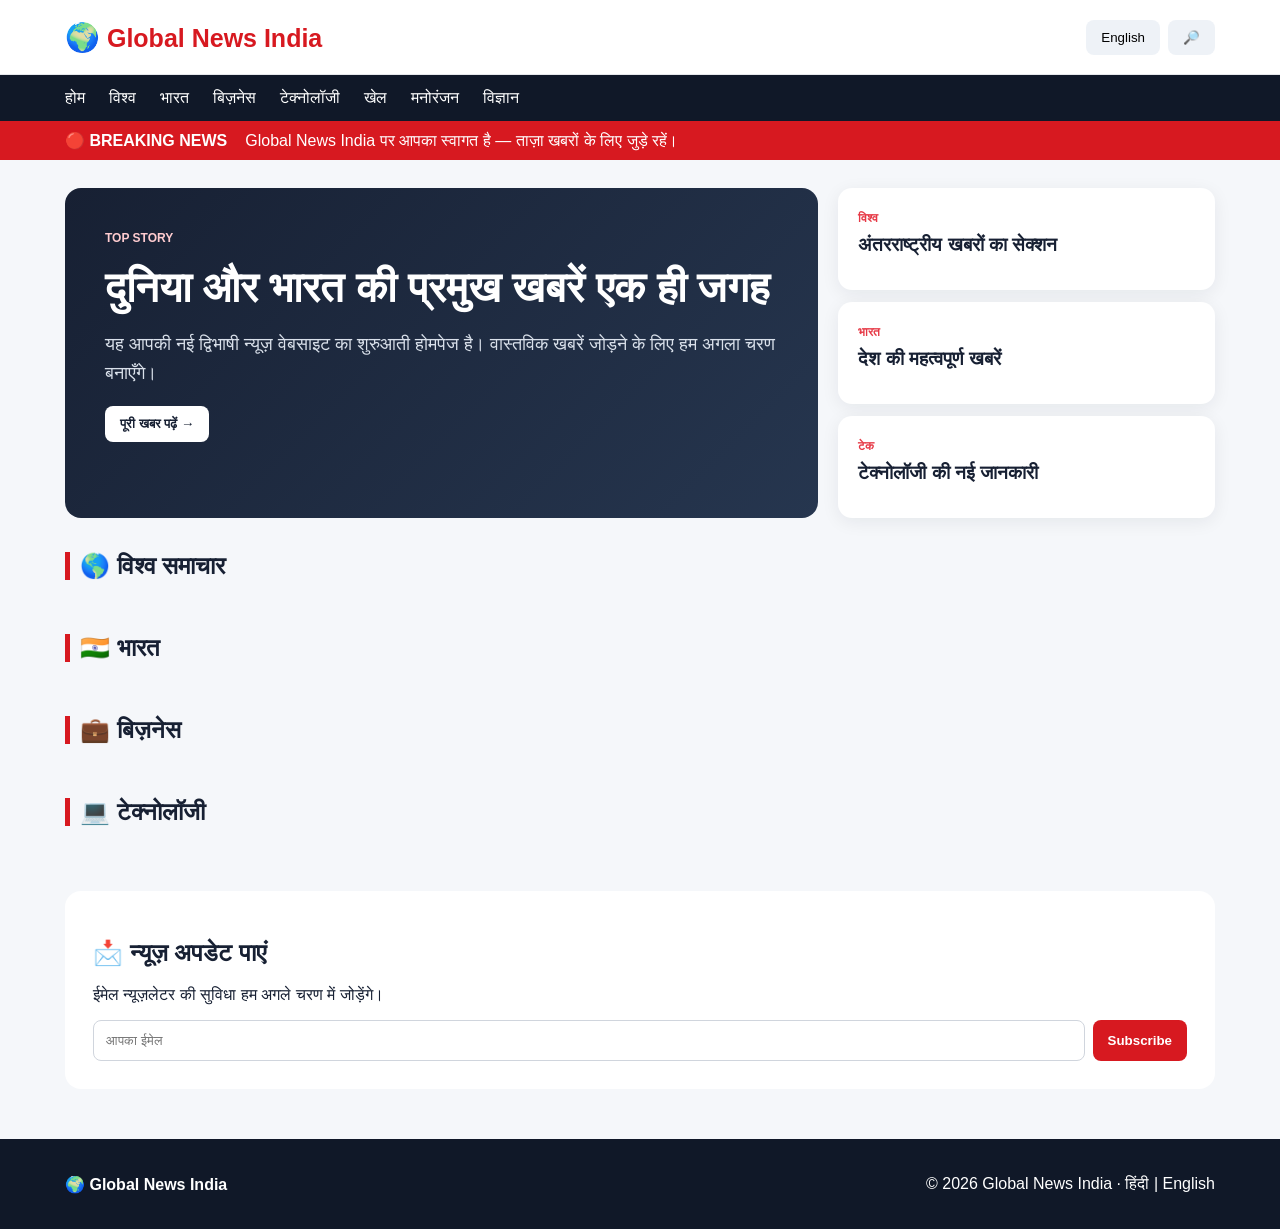
==== index.html @ 265229b3 "Add files via upload" ====
<!DOCTYPE html>
<html lang="hi">
<head>
  <meta charset="UTF-8">
  <meta name="viewport" content="width=device-width, initial-scale=1.0">
  <title>Global News India</title>
  <meta name="description" content="Global News India - हिंदी और English में विश्व, भारत, बिज़नेस, टेक्नोलॉजी, खेल और मनोरंजन की खबरें।">
  <link rel="stylesheet" href="style.css">
</head>
<body>
  <header class="top">
    <div class="container header-row">
      <a class="logo" href="#"><span>🌍</span> Global News India</a>
      <div class="actions">
        <button id="langBtn">English</button>
        <button id="searchBtn" aria-label="Search">🔎</button>
      </div>
    </div>
  </header>

  <nav class="nav">
    <div class="container nav-row">
      <a href="#">होम</a><a href="#world">विश्व</a><a href="#india">भारत</a>
      <a href="#business">बिज़नेस</a><a href="#tech">टेक्नोलॉजी</a>
      <a href="#sports">खेल</a><a href="#entertainment">मनोरंजन</a>
      <a href="#science">विज्ञान</a>
    </div>
  </nav>

  <div class="breaking">
    <div class="container breaking-row">
      <strong>🔴 BREAKING NEWS</strong>
      <div id="ticker">Global News India पर आपका स्वागत है — ताज़ा खबरों के लिए जुड़े रहें।</div>
    </div>
  </div>

  <main class="container">
    <section class="hero">
      <div class="hero-main">
        <span class="tag">TOP STORY</span>
        <h1 id="headline">दुनिया और भारत की प्रमुख खबरें एक ही जगह</h1>
        <p id="summary">यह आपकी नई द्विभाषी न्यूज़ वेबसाइट का शुरुआती होमपेज है। वास्तविक खबरें जोड़ने के लिए हम अगला चरण बनाएँगे।</p>
        <button class="read-btn">पूरी खबर पढ़ें →</button>
      </div>
      <aside class="side-news">
        <article><span>विश्व</span><h3>अंतरराष्ट्रीय खबरों का सेक्शन</h3></article>
        <article><span>भारत</span><h3>देश की महत्वपूर्ण खबरें</h3></article>
        <article><span>टेक</span><h3>टेक्नोलॉजी की नई जानकारी</h3></article>
      </aside>
    </section>

    <section class="section" id="world"><h2>🌎 विश्व समाचार</h2><div class="cards" id="worldCards"></div></section>
    <section class="section" id="india"><h2>🇮🇳 भारत</h2><div class="cards" id="indiaCards"></div></section>
    <section class="section" id="business"><h2>💼 बिज़नेस</h2><div class="cards" id="businessCards"></div></section>
    <section class="section" id="tech"><h2>💻 टेक्नोलॉजी</h2><div class="cards" id="techCards"></div></section>

    <section class="newsletter">
      <h2>📩 न्यूज़ अपडेट पाएं</h2>
      <p>ईमेल न्यूज़लेटर की सुविधा हम अगले चरण में जोड़ेंगे।</p>
      <div class="subscribe"><input type="email" placeholder="आपका ईमेल"><button>Subscribe</button></div>
    </section>
  </main>

  <footer>
    <div class="container footer-row">
      <strong>🌍 Global News India</strong>
      <span>© 2026 Global News India · हिंदी | English</span>
    </div>
  </footer>
  <script src="script.js"></script>
</body>
</html>
---- style.css ----
*{box-sizing:border-box}body{margin:0;font-family:Arial,Helvetica,sans-serif;background:#f5f7fa;color:#172033}.container{width:min(1150px,92%);margin:auto}.top{background:#fff;border-bottom:1px solid #e5e7eb}.header-row{min-height:74px;display:flex;align-items:center;justify-content:space-between}.logo{font-size:25px;font-weight:800;color:#d71920;text-decoration:none}.logo span{font-size:28px}.actions{display:flex;gap:8px}.actions button,.read-btn,.subscribe button{border:0;border-radius:8px;padding:10px 15px;cursor:pointer}.actions button{background:#eef2f7}.nav{background:#101828;color:#fff}.nav-row{display:flex;gap:24px;overflow:auto}.nav a{color:#fff;text-decoration:none;padding:14px 0;white-space:nowrap}.breaking{background:#d71920;color:#fff}.breaking-row{display:flex;gap:18px;align-items:center;padding:10px 0}.hero{display:grid;grid-template-columns:2fr 1fr;gap:20px;margin:28px 0}.hero-main{background:linear-gradient(135deg,#172033,#26364f);color:#fff;border-radius:16px;padding:40px;min-height:330px}.tag,.side-news span{font-size:12px;font-weight:800;color:#e63946}.hero-main .tag{color:#ffccd0}.hero h1{font-size:42px;line-height:1.15;margin:18px 0 12px}.hero p{font-size:18px;line-height:1.6;color:#d9e0ea}.read-btn{background:#fff;color:#172033;font-weight:700}.side-news{display:grid;gap:12px}.side-news article{background:#fff;border-radius:14px;padding:20px;box-shadow:0 4px 18px #10182812}.side-news h3{margin:8px 0 0}.section{margin:34px 0}.section h2{border-left:5px solid #d71920;padding-left:10px}.cards{display:grid;grid-template-columns:repeat(3,1fr);gap:16px}.card{background:#fff;border-radius:14px;padding:20px;box-shadow:0 4px 18px #1018280c}.card .category{font-size:12px;color:#d71920;font-weight:bold}.card h3{margin:9px 0;line-height:1.35}.card p{color:#667085;line-height:1.5}.newsletter{background:#fff;border-radius:16px;padding:28px;margin:45px 0}.subscribe{display:flex;gap:8px}.subscribe input{flex:1;padding:12px;border:1px solid #d0d5dd;border-radius:8px}.subscribe button{background:#d71920;color:#fff;font-weight:700}footer{background:#101828;color:#fff;margin-top:50px}.footer-row{min-height:90px;display:flex;align-items:center;justify-content:space-between;gap:20px} @media(max-width:750px){.hero{grid-template-columns:1fr}.hero h1{font-size:31px}.cards{grid-template-columns:1fr}.nav-row{gap:18px}.breaking-row{font-size:13px}.footer-row{flex-direction:column;justify-content:center}.subscribe{flex-direction:column}}
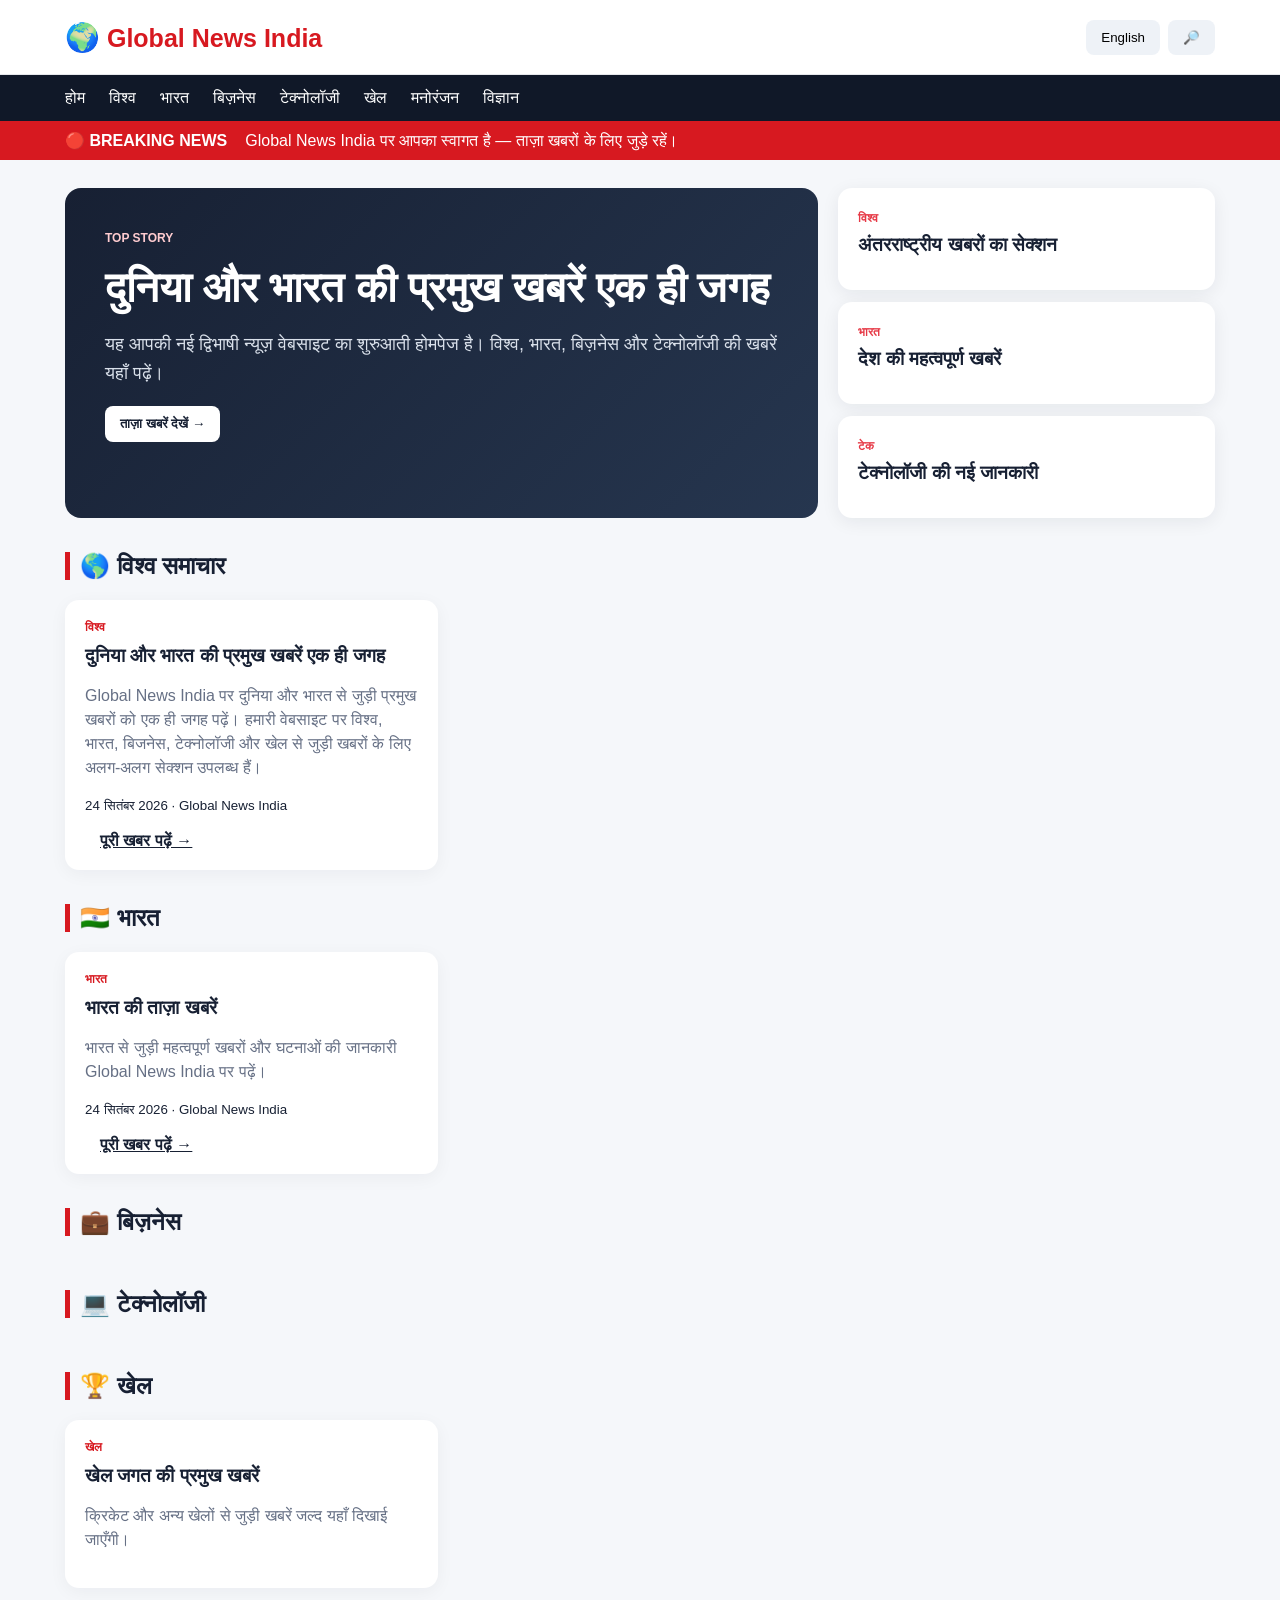
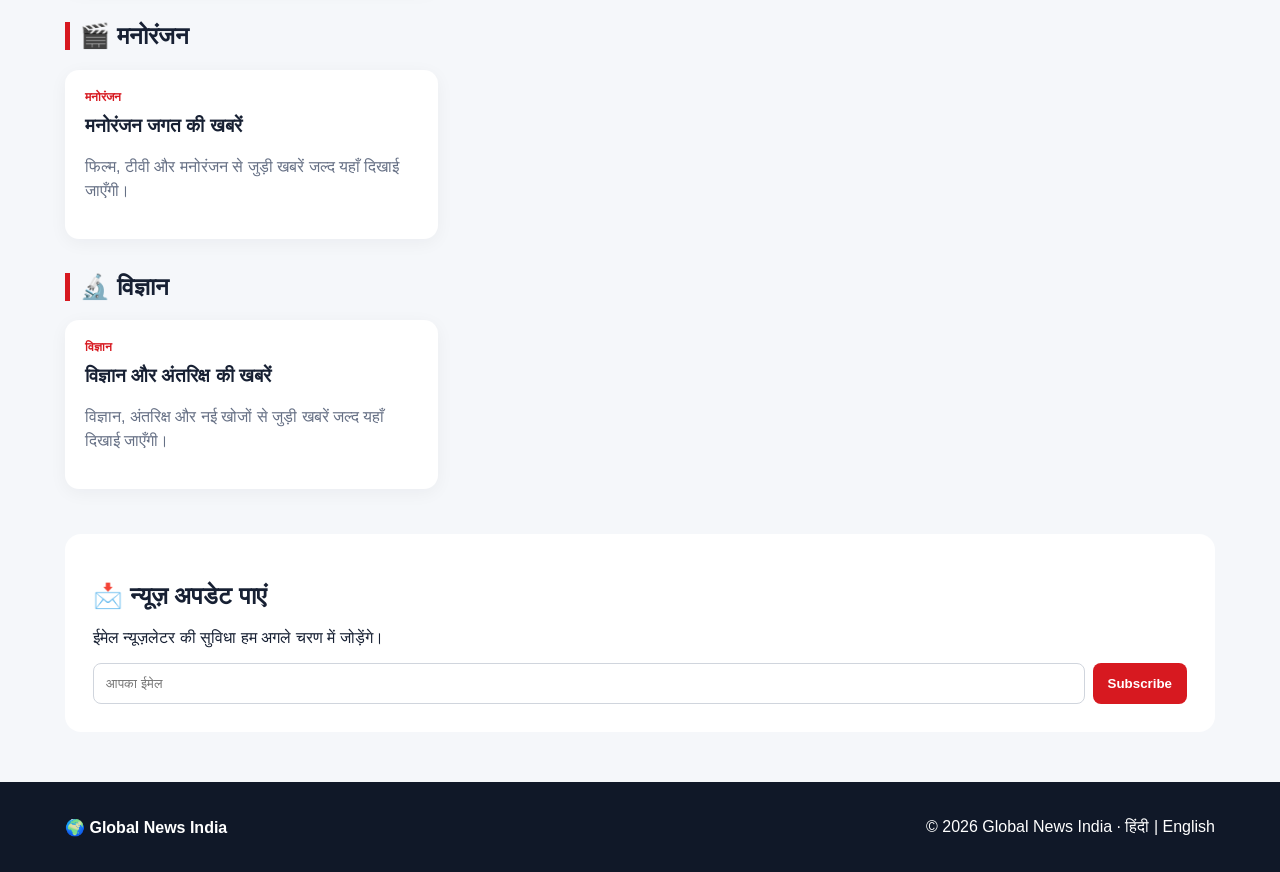
==== commit ccf46c6a: "Refactor HTML structure and update content" ====
--- a/index.html
+++ b/index.html
@@ -3,70 +3,416 @@
 <head>
   <meta charset="UTF-8">
   <meta name="viewport" content="width=device-width, initial-scale=1.0">
+
   <title>Global News India</title>
+
   <meta name="description" content="Global News India - हिंदी और English में विश्व, भारत, बिज़नेस, टेक्नोलॉजी, खेल और मनोरंजन की खबरें।">
+
   <link rel="stylesheet" href="style.css">
 </head>
+
 <body>
-  <header class="top">
-    <div class="container header-row">
-      <a class="logo" href="#"><span>🌍</span> Global News India</a>
-      <div class="actions">
-        <button id="langBtn">English</button>
-        <button id="searchBtn" aria-label="Search">🔎</button>
-      </div>
-    </div>
-  </header>
-
-  <nav class="nav">
-    <div class="container nav-row">
-      <a href="#">होम</a><a href="#world">विश्व</a><a href="#india">भारत</a>
-      <a href="#business">बिज़नेस</a><a href="#tech">टेक्नोलॉजी</a>
-      <a href="#sports">खेल</a><a href="#entertainment">मनोरंजन</a>
-      <a href="#science">विज्ञान</a>
-    </div>
-  </nav>
-
-  <div class="breaking">
-    <div class="container breaking-row">
-      <strong>🔴 BREAKING NEWS</strong>
-      <div id="ticker">Global News India पर आपका स्वागत है — ताज़ा खबरों के लिए जुड़े रहें।</div>
-    </div>
+
+<header class="top">
+  <div class="container header-row">
+
+    <a class="logo" href="index.html">
+      <span>🌍</span> Global News India
+    </a>
+
+    <div class="actions">
+      <button id="langBtn">English</button>
+      <button id="searchBtn" aria-label="Search">🔎</button>
+    </div>
+
   </div>
-
-  <main class="container">
-    <section class="hero">
-      <div class="hero-main">
-        <span class="tag">TOP STORY</span>
-        <h1 id="headline">दुनिया और भारत की प्रमुख खबरें एक ही जगह</h1>
-        <p id="summary">यह आपकी नई द्विभाषी न्यूज़ वेबसाइट का शुरुआती होमपेज है। वास्तविक खबरें जोड़ने के लिए हम अगला चरण बनाएँगे।</p>
-        <button class="read-btn">पूरी खबर पढ़ें →</button>
-      </div>
-      <aside class="side-news">
-        <article><span>विश्व</span><h3>अंतरराष्ट्रीय खबरों का सेक्शन</h3></article>
-        <article><span>भारत</span><h3>देश की महत्वपूर्ण खबरें</h3></article>
-        <article><span>टेक</span><h3>टेक्नोलॉजी की नई जानकारी</h3></article>
-      </aside>
-    </section>
-
-    <section class="section" id="world"><h2>🌎 विश्व समाचार</h2><div class="cards" id="worldCards"></div></section>
-    <section class="section" id="india"><h2>🇮🇳 भारत</h2><div class="cards" id="indiaCards"></div></section>
-    <section class="section" id="business"><h2>💼 बिज़नेस</h2><div class="cards" id="businessCards"></div></section>
-    <section class="section" id="tech"><h2>💻 टेक्नोलॉजी</h2><div class="cards" id="techCards"></div></section>
-
-    <section class="newsletter">
-      <h2>📩 न्यूज़ अपडेट पाएं</h2>
-      <p>ईमेल न्यूज़लेटर की सुविधा हम अगले चरण में जोड़ेंगे।</p>
-      <div class="subscribe"><input type="email" placeholder="आपका ईमेल"><button>Subscribe</button></div>
-    </section>
-  </main>
-
-  <footer>
-    <div class="container footer-row">
-      <strong>🌍 Global News India</strong>
-      <span>© 2026 Global News India · हिंदी | English</span>
-    </div>
-  </footer>
-  <script src="script.js"></script>
+</header>
+
+
+<nav class="nav">
+  <div class="container nav-row">
+
+    <a href="index.html">होम</a>
+    <a href="#world">विश्व</a>
+    <a href="#india">भारत</a>
+    <a href="#business">बिज़नेस</a>
+    <a href="#tech">टेक्नोलॉजी</a>
+    <a href="#sports">खेल</a>
+    <a href="#entertainment">मनोरंजन</a>
+    <a href="#science">विज्ञान</a>
+
+  </div>
+</nav>
+
+
+<div class="breaking">
+  <div class="container breaking-row">
+
+    <strong>🔴 BREAKING NEWS</strong>
+
+    <div id="ticker">
+      Global News India पर आपका स्वागत है — ताज़ा खबरों के लिए जुड़े रहें।
+    </div>
+
+  </div>
+</div>
+
+
+<main class="container">
+
+
+  <!-- HERO -->
+
+  <section class="hero">
+
+    <div class="hero-main">
+
+      <span class="tag">TOP STORY</span>
+
+      <h1 id="headline">
+        दुनिया और भारत की प्रमुख खबरें एक ही जगह
+      </h1>
+
+      <p id="summary">
+        यह आपकी नई द्विभाषी न्यूज़ वेबसाइट का शुरुआती होमपेज है।
+        विश्व, भारत, बिज़नेस और टेक्नोलॉजी की खबरें यहाँ पढ़ें।
+      </p>
+
+      <button class="read-btn" onclick="scrollToNews()">
+        ताज़ा खबरें देखें →
+      </button>
+
+    </div>
+
+
+    <aside class="side-news">
+
+      <article>
+        <span>विश्व</span>
+        <h3>अंतरराष्ट्रीय खबरों का सेक्शन</h3>
+      </article>
+
+      <article>
+        <span>भारत</span>
+        <h3>देश की महत्वपूर्ण खबरें</h3>
+      </article>
+
+      <article>
+        <span>टेक</span>
+        <h3>टेक्नोलॉजी की नई जानकारी</h3>
+      </article>
+
+    </aside>
+
+  </section>
+
+
+  <!-- WORLD -->
+
+  <section class="section" id="world">
+
+    <h2>🌎 विश्व समाचार</h2>
+
+    <div class="cards" id="worldCards">
+      खबरें लोड हो रही हैं...
+    </div>
+
+  </section>
+
+
+  <!-- INDIA -->
+
+  <section class="section" id="india">
+
+    <h2>🇮🇳 भारत</h2>
+
+    <div class="cards" id="indiaCards">
+      खबरें लोड हो रही हैं...
+    </div>
+
+  </section>
+
+
+  <!-- BUSINESS -->
+
+  <section class="section" id="business">
+
+    <h2>💼 बिज़नेस</h2>
+
+    <div class="cards" id="businessCards">
+      खबरें लोड हो रही हैं...
+    </div>
+
+  </section>
+
+
+  <!-- TECHNOLOGY -->
+
+  <section class="section" id="tech">
+
+    <h2>💻 टेक्नोलॉजी</h2>
+
+    <div class="cards" id="techCards">
+      खबरें लोड हो रही हैं...
+    </div>
+
+  </section>
+
+
+  <!-- SPORTS -->
+
+  <section class="section" id="sports">
+
+    <h2>🏆 खेल</h2>
+
+    <div class="cards">
+
+      <article class="card">
+
+        <div class="category">
+          खेल
+        </div>
+
+        <h3>
+          खेल जगत की प्रमुख खबरें
+        </h3>
+
+        <p>
+          क्रिकेट और अन्य खेलों से जुड़ी खबरें
+          जल्द यहाँ दिखाई जाएँगी।
+        </p>
+
+      </article>
+
+    </div>
+
+  </section>
+
+
+  <!-- ENTERTAINMENT -->
+
+  <section class="section" id="entertainment">
+
+    <h2>🎬 मनोरंजन</h2>
+
+    <div class="cards">
+
+      <article class="card">
+
+        <div class="category">
+          मनोरंजन
+        </div>
+
+        <h3>
+          मनोरंजन जगत की खबरें
+        </h3>
+
+        <p>
+          फिल्म, टीवी और मनोरंजन से जुड़ी खबरें
+          जल्द यहाँ दिखाई जाएँगी।
+        </p>
+
+      </article>
+
+    </div>
+
+  </section>
+
+
+  <!-- SCIENCE -->
+
+  <section class="section" id="science">
+
+    <h2>🔬 विज्ञान</h2>
+
+    <div class="cards">
+
+      <article class="card">
+
+        <div class="category">
+          विज्ञान
+        </div>
+
+        <h3>
+          विज्ञान और अंतरिक्ष की खबरें
+        </h3>
+
+        <p>
+          विज्ञान, अंतरिक्ष और नई खोजों से जुड़ी
+          खबरें जल्द यहाँ दिखाई जाएँगी।
+        </p>
+
+      </article>
+
+    </div>
+
+  </section>
+
+
+  <!-- NEWSLETTER -->
+
+  <section class="newsletter">
+
+    <h2>📩 न्यूज़ अपडेट पाएं</h2>
+
+    <p>
+      ईमेल न्यूज़लेटर की सुविधा हम अगले चरण में जोड़ेंगे।
+    </p>
+
+    <div class="subscribe">
+
+      <input
+        type="email"
+        placeholder="आपका ईमेल"
+      >
+
+      <button>
+        Subscribe
+      </button>
+
+    </div>
+
+  </section>
+
+</main>
+
+
+<footer>
+
+  <div class="container footer-row">
+
+    <strong>
+      🌍 Global News India
+    </strong>
+
+    <span>
+      © 2026 Global News India · हिंदी | English
+    </span>
+
+  </div>
+
+</footer>
+
+
+<!-- NEWS DATA -->
+
+<script src="news.js"></script>
+
+
+<!-- NEWS CARDS -->
+
+<script>
+
+  function showNews() {
+
+    const sections = {
+
+      "विश्व": "worldCards",
+
+      "भारत": "indiaCards",
+
+      "बिज़नेस": "businessCards",
+
+      "Тेक्नोलॉजी": "techCards"
+
+    };
+
+
+    Object.values(sections).forEach(function(id) {
+
+      const element = document.getElementById(id);
+
+      if (element) {
+        element.innerHTML = "";
+      }
+
+    });
+
+
+    if (typeof NEWS === "undefined") {
+
+      console.log("NEWS data नहीं मिली।");
+
+      return;
+
+    }
+
+
+    NEWS.forEach(function(news) {
+
+      const containerId = sections[news.category];
+
+      if (!containerId) {
+        return;
+      }
+
+
+      const container = document.getElementById(containerId);
+
+      if (!container) {
+        return;
+      }
+
+
+      container.innerHTML += `
+
+        <article class="card">
+
+          <div class="category">
+            ${news.category}
+          </div>
+
+          <h3>
+            ${news.title}
+          </h3>
+
+          <p>
+            ${news.body}
+          </p>
+
+          <small>
+            ${news.date} · ${news.source}
+          </small>
+
+          <br><br>
+
+          <a
+            class="read-btn"
+            href="article.html?id=${news.id}">
+            पूरी खबर पढ़ें →
+          </a>
+
+        </article>
+
+      `;
+
+    });
+
+  }
+
+
+  function scrollToNews() {
+
+    const world = document.getElementById("world");
+
+    if (world) {
+      world.scrollIntoView({
+        behavior: "smooth"
+      });
+    }
+
+  }
+
+
+  showNews();
+
+</script>
+
+
+<!-- SEARCH + LANGUAGE -->
+
+<script src="script.js"></script>
+
+
 </body>
-</html>+                          </html> 
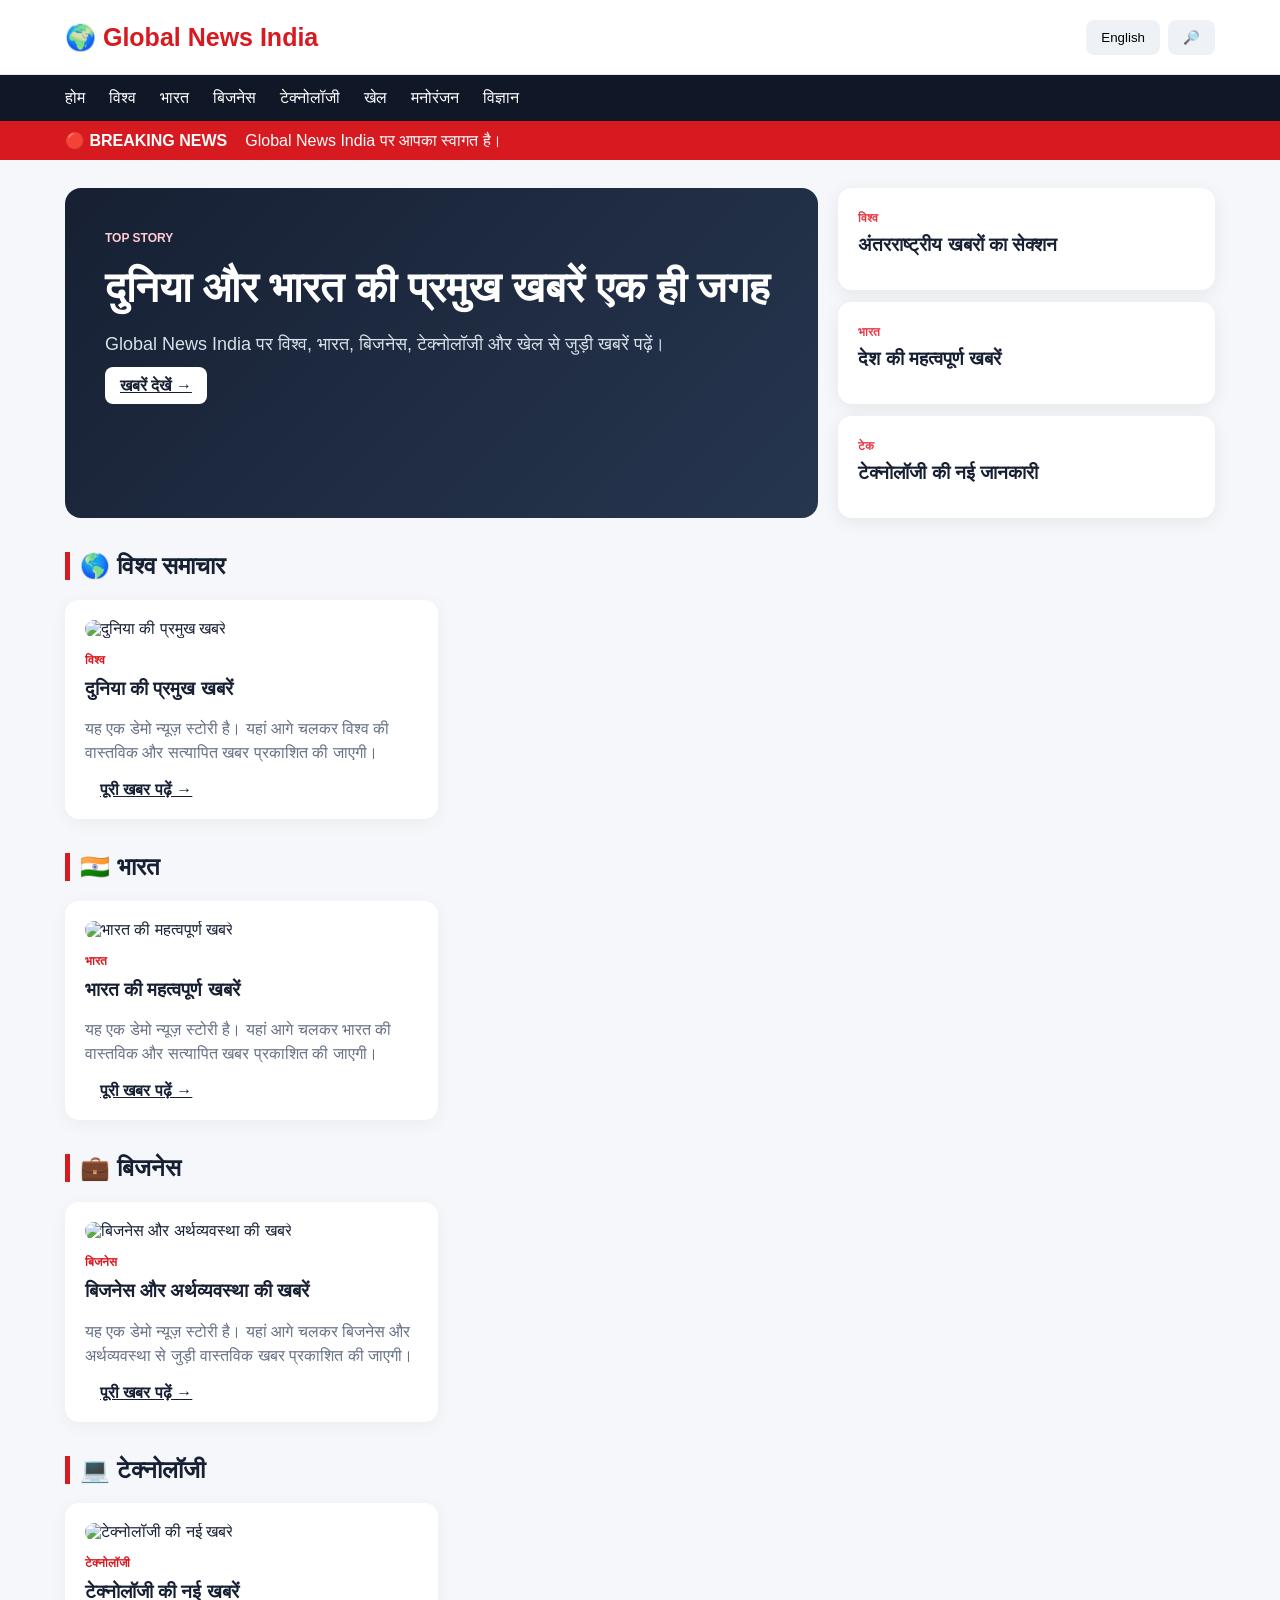
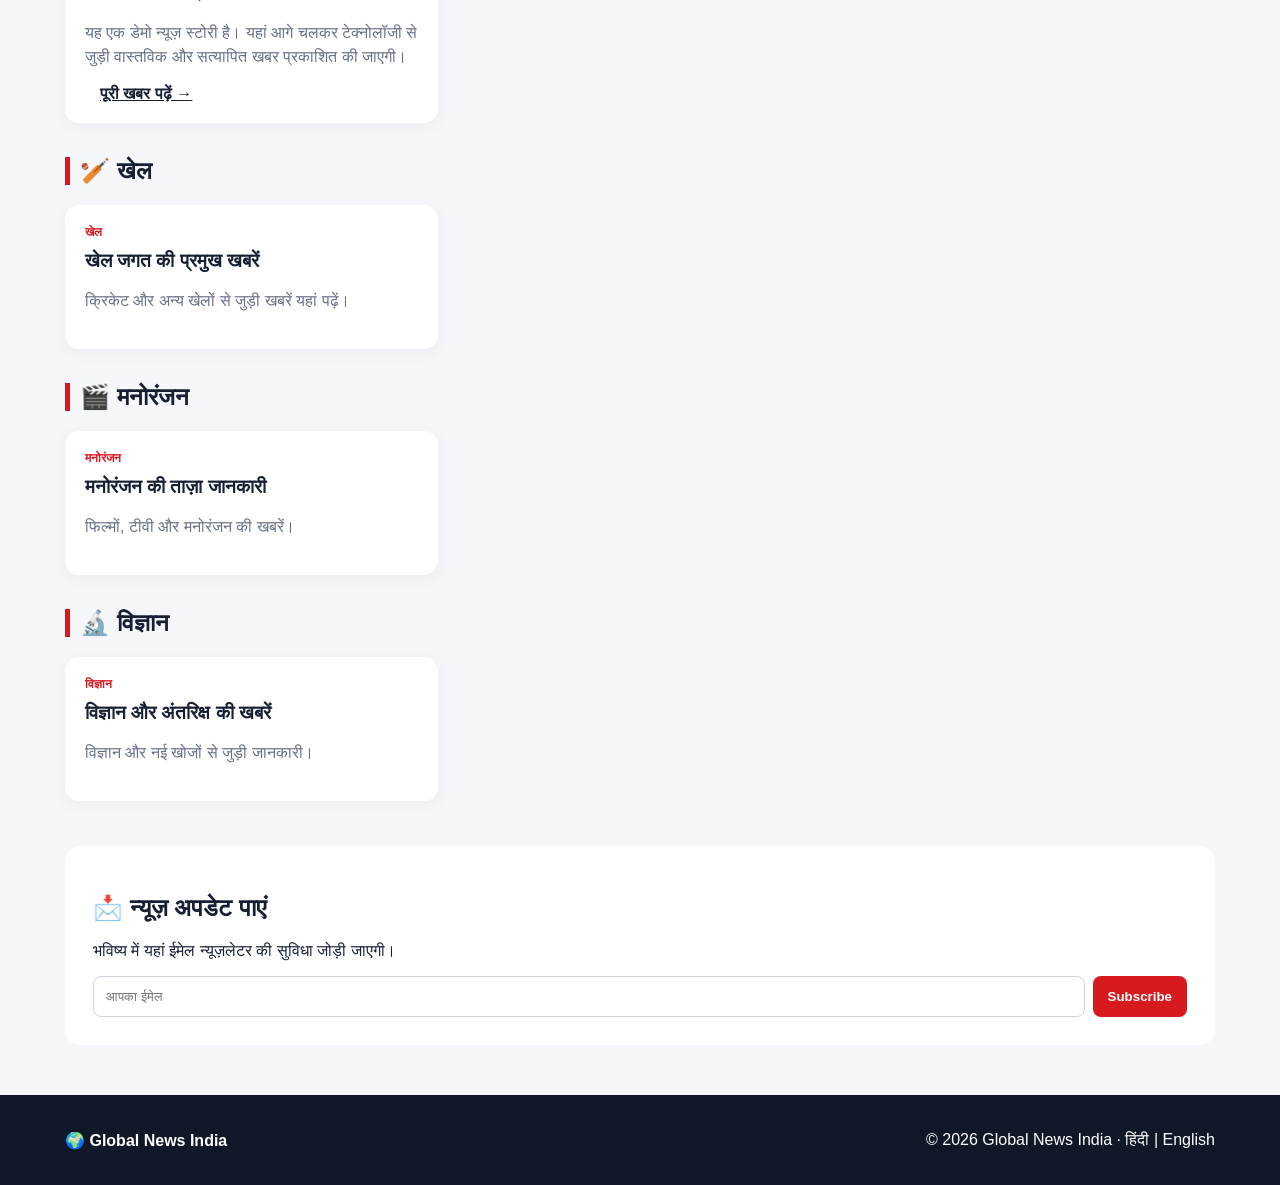
==== commit 1ad6593f: "Update index.html" ====
--- a/index.html
+++ b/index.html
@@ -1,4 +1,4 @@
-<!DOCTYPE html>
+ <!DOCTYPE html>
 <html lang="hi">
 <head>
   <meta charset="UTF-8">
@@ -6,7 +6,8 @@
 
   <title>Global News India</title>
 
-  <meta name="description" content="Global News India - हिंदी और English में विश्व, भारत, बिज़नेस, टेक्नोलॉजी, खेल और मनोरंजन की खबरें।">
+  <meta name="description"
+    content="Global News India - विश्व, भारत, बिजनेस, टेक्नोलॉजी और खेल की खबरें।">
 
   <link rel="stylesheet" href="style.css">
 </head>
@@ -17,12 +18,12 @@
   <div class="container header-row">
 
     <a class="logo" href="index.html">
-      <span>🌍</span> Global News India
+      🌍 Global News India
     </a>
 
     <div class="actions">
       <button id="langBtn">English</button>
-      <button id="searchBtn" aria-label="Search">🔎</button>
+      <button id="searchBtn">🔎</button>
     </div>
 
   </div>
@@ -35,7 +36,7 @@
     <a href="index.html">होम</a>
     <a href="#world">विश्व</a>
     <a href="#india">भारत</a>
-    <a href="#business">बिज़नेस</a>
+    <a href="#business">बिजनेस</a>
     <a href="#tech">टेक्नोलॉजी</a>
     <a href="#sports">खेल</a>
     <a href="#entertainment">मनोरंजन</a>
@@ -51,7 +52,7 @@
     <strong>🔴 BREAKING NEWS</strong>
 
     <div id="ticker">
-      Global News India पर आपका स्वागत है — ताज़ा खबरों के लिए जुड़े रहें।
+      Global News India पर आपका स्वागत है।
     </div>
 
   </div>
@@ -60,8 +61,7 @@
 
 <main class="container">
 
-
-  <!-- HERO -->
+  <!-- TOP STORY -->
 
   <section class="hero">
 
@@ -69,18 +69,18 @@
 
       <span class="tag">TOP STORY</span>
 
-      <h1 id="headline">
+      <h1>
         दुनिया और भारत की प्रमुख खबरें एक ही जगह
       </h1>
 
-      <p id="summary">
-        यह आपकी नई द्विभाषी न्यूज़ वेबसाइट का शुरुआती होमपेज है।
-        विश्व, भारत, बिज़नेस और टेक्नोलॉजी की खबरें यहाँ पढ़ें।
+      <p>
+        Global News India पर विश्व, भारत, बिजनेस,
+        टेक्नोलॉजी और खेल से जुड़ी खबरें पढ़ें।
       </p>
 
-      <button class="read-btn" onclick="scrollToNews()">
-        ताज़ा खबरें देखें →
-      </button>
+      <a class="read-btn" href="#world">
+        खबरें देखें →
+      </a>
 
     </div>
 
@@ -113,9 +113,7 @@
 
     <h2>🌎 विश्व समाचार</h2>
 
-    <div class="cards" id="worldCards">
-      खबरें लोड हो रही हैं...
-    </div>
+    <div class="cards" id="worldCards"></div>
 
   </section>
 
@@ -126,9 +124,7 @@
 
     <h2>🇮🇳 भारत</h2>
 
-    <div class="cards" id="indiaCards">
-      खबरें लोड हो रही हैं...
-    </div>
+    <div class="cards" id="indiaCards"></div>
 
   </section>
 
@@ -137,11 +133,9 @@
 
   <section class="section" id="business">
 
-    <h2>💼 बिज़नेस</h2>
-
-    <div class="cards" id="businessCards">
-      खबरें लोड हो रही हैं...
-    </div>
+    <h2>💼 बिजनेस</h2>
+
+    <div class="cards" id="businessCards"></div>
 
   </section>
 
@@ -152,9 +146,7 @@
 
     <h2>💻 टेक्नोलॉजी</h2>
 
-    <div class="cards" id="techCards">
-      खबरें लोड हो रही हैं...
-    </div>
+    <div class="cards" id="techCards"></div>
 
   </section>
 
@@ -163,23 +155,18 @@
 
   <section class="section" id="sports">
 
-    <h2>🏆 खेल</h2>
+    <h2>🏏 खेल</h2>
 
     <div class="cards">
 
       <article class="card">
 
-        <div class="category">
-          खेल
-        </div>
-
-        <h3>
-          खेल जगत की प्रमुख खबरें
-        </h3>
+        <div class="category">खेल</div>
+
+        <h3>खेल जगत की प्रमुख खबरें</h3>
 
         <p>
-          क्रिकेट और अन्य खेलों से जुड़ी खबरें
-          जल्द यहाँ दिखाई जाएँगी।
+          क्रिकेट और अन्य खेलों से जुड़ी खबरें यहां पढ़ें।
         </p>
 
       </article>
@@ -199,17 +186,12 @@
 
       <article class="card">
 
-        <div class="category">
-          मनोरंजन
-        </div>
-
-        <h3>
-          मनोरंजन जगत की खबरें
-        </h3>
+        <div class="category">मनोरंजन</div>
+
+        <h3>मनोरंजन की ताज़ा जानकारी</h3>
 
         <p>
-          फिल्म, टीवी और मनोरंजन से जुड़ी खबरें
-          जल्द यहाँ दिखाई जाएँगी।
+          फिल्मों, टीवी और मनोरंजन की खबरें।
         </p>
 
       </article>
@@ -229,17 +211,12 @@
 
       <article class="card">
 
-        <div class="category">
-          विज्ञान
-        </div>
-
-        <h3>
-          विज्ञान और अंतरिक्ष की खबरें
-        </h3>
+        <div class="category">विज्ञान</div>
+
+        <h3>विज्ञान और अंतरिक्ष की खबरें</h3>
 
         <p>
-          विज्ञान, अंतरिक्ष और नई खोजों से जुड़ी
-          खबरें जल्द यहाँ दिखाई जाएँगी।
+          विज्ञान और नई खोजों से जुड़ी जानकारी।
         </p>
 
       </article>
@@ -256,7 +233,7 @@
     <h2>📩 न्यूज़ अपडेट पाएं</h2>
 
     <p>
-      ईमेल न्यूज़लेटर की सुविधा हम अगले चरण में जोड़ेंगे।
+      भविष्य में यहां ईमेल न्यूज़लेटर की सुविधा जोड़ी जाएगी।
     </p>
 
     <div class="subscribe">
@@ -303,116 +280,83 @@
 
 <script>
 
-  function showNews() {
-
-    const sections = {
-
-      "विश्व": "worldCards",
-
-      "भारत": "indiaCards",
-
-      "बिज़नेस": "businessCards",
-
-      "Тेक्नोलॉजी": "techCards"
-
-    };
-
-
-    Object.values(sections).forEach(function(id) {
-
-      const element = document.getElementById(id);
-
-      if (element) {
-        element.innerHTML = "";
-      }
-
-    });
-
-
-    if (typeof NEWS === "undefined") {
-
-      console.log("NEWS data नहीं मिली।");
-
+  const sections = {
+
+    "विश्व": "worldCards",
+    "भारत": "indiaCards",
+    "बिजनेस": "businessCards",
+    "टेक्नोलॉजी": "techCards"
+
+  };
+
+
+  NEWS.forEach(news => {
+
+    const containerId = sections[news.category];
+
+    if (!containerId) {
       return;
-
     }
 
 
-    NEWS.forEach(function(news) {
-
-      const containerId = sections[news.category];
-
-      if (!containerId) {
-        return;
-      }
-
-
-      const container = document.getElementById(containerId);
-
-      if (!container) {
-        return;
-      }
-
-
-      container.innerHTML += `
-
-        <article class="card">
-
-          <div class="category">
-            ${news.category}
-          </div>
-
-          <h3>
-            ${news.title}
-          </h3>
-
-          <p>
-            ${news.body}
-          </p>
-
-          <small>
-            ${news.date} · ${news.source}
-          </small>
-
-          <br><br>
-
-          <a
-            class="read-btn"
-            href="article.html?id=${news.id}">
-            पूरी खबर पढ़ें →
-          </a>
-
-        </article>
-
-      `;
-
-    });
-
-  }
-
-
-  function scrollToNews() {
-
-    const world = document.getElementById("world");
-
-    if (world) {
-      world.scrollIntoView({
-        behavior: "smooth"
-      });
+    const container = document.getElementById(containerId);
+
+    if (!container) {
+      return;
     }
 
-  }
-
-
-  showNews();
+
+    const card = document.createElement("article");
+
+    card.className = "card";
+
+
+    card.innerHTML = `
+
+      <img
+        src="${news.image}"
+        alt="${news.title}"
+        style="
+          width:100%;
+          height:190px;
+          object-fit:cover;
+          border-radius:12px;
+          margin-bottom:15px;
+        "
+      >
+
+      <div class="category">
+        ${news.category}
+      </div>
+
+      <h3>
+        ${news.title}
+      </h3>
+
+      <p>
+        ${news.body}
+      </p>
+
+      <a
+        class="read-btn"
+        href="article.html?id=${news.id}"
+      >
+        पूरी खबर पढ़ें →
+      </a>
+
+    `;
+
+
+    container.appendChild(card);
+
+  });
 
 </script>
 
 
-<!-- SEARCH + LANGUAGE -->
+<!-- SEARCH / LANGUAGE -->
 
 <script src="script.js"></script>
 
-
 </body>
-                          </html> 
+  </html>
